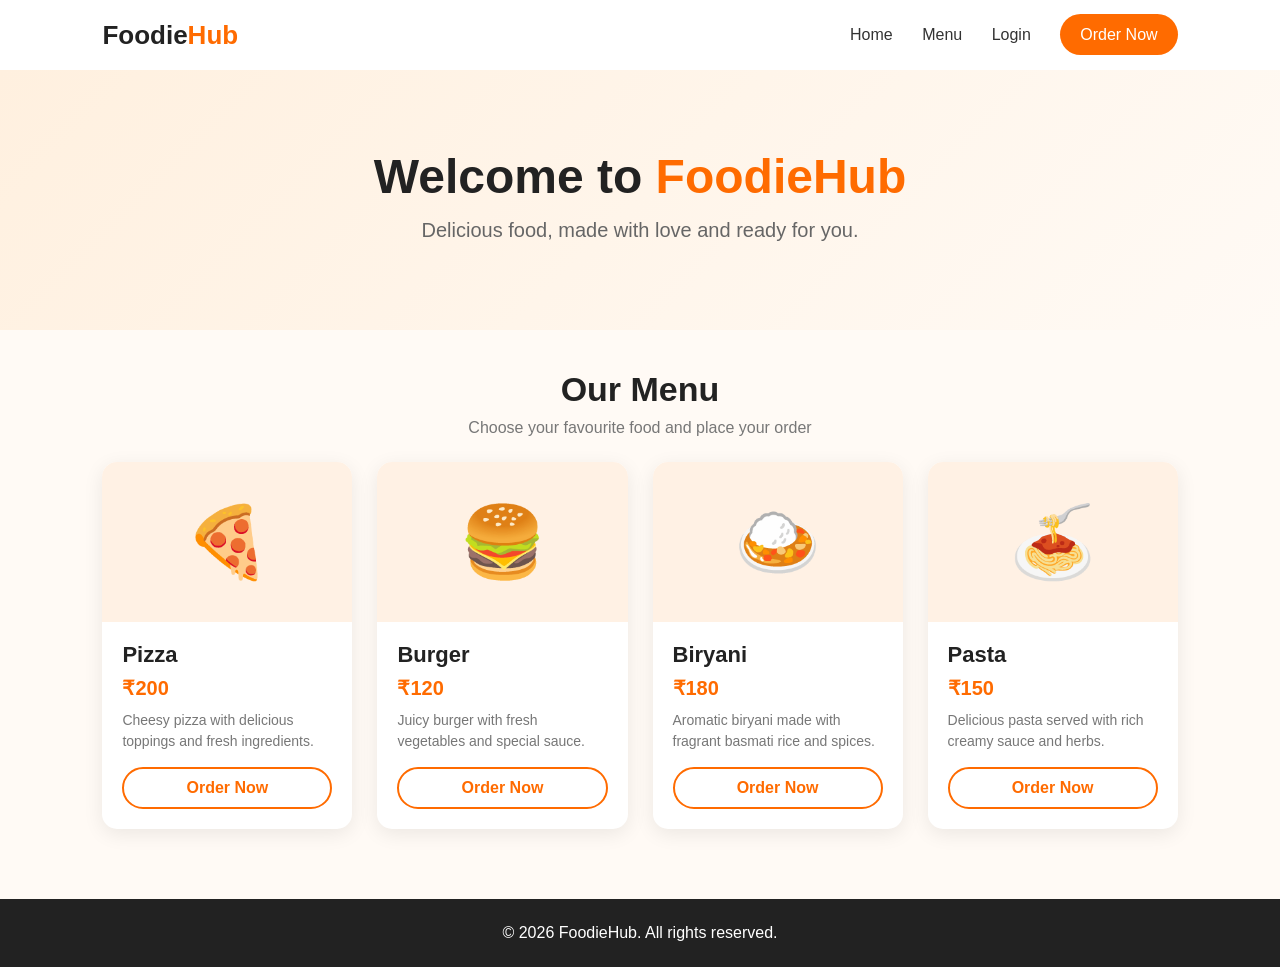
==== web/index.html @ 95670186 "changed address" ====
<!DOCTYPE html>
<html lang="en">

<head>
    <meta charset="UTF-8">
    <meta name="viewport" content="width=device-width, initial-scale=1.0">

    <title>FoodieHub - Delicious Food</title>

    <style>

        * {
            box-sizing: border-box;
            margin: 0;
            padding: 0;
        }

        body {
            font-family: Arial, sans-serif;
            background: #fffaf5;
            color: #222;
        }

        /* ================= NAVBAR ================= */

        nav {
            height: 70px;
            background: white;

            display: flex;
            align-items: center;
            justify-content: space-between;

            padding: 0 8%;

            box-shadow: 0 2px 10px rgba(0,0,0,0.08);
        }

        .logo {
            font-size: 26px;
            font-weight: bold;
        }

        .logo span {
            color: #ff6b00;
        }

        nav a {
            text-decoration: none;
            color: #333;
            margin-left: 25px;
            font-weight: 500;
        }

        nav a:hover {
            color: #ff6b00;
        }

        .order-btn {
            background: #ff6b00;
            color: white !important;

            padding: 12px 20px;
            border-radius: 25px;
        }


        /* ================= HERO ================= */

        .hero {
            min-height: 260px;

            display: flex;
            align-items: center;
            justify-content: center;

            text-align: center;

            padding: 40px 20px;

            background: linear-gradient(
                135deg,
                #fff0df,
                #fffaf5
            );
        }

        .hero h1 {
            font-size: 48px;
            margin-bottom: 15px;
        }

        .hero h1 span {
            color: #ff6b00;
        }

        .hero p {
            font-size: 20px;
            color: #666;
            margin-bottom: 10px;
        }


        /* ================= MENU ================= */

        .menu-section {
            padding: 40px 8%;
            text-align: center;
        }

        .menu-section h2 {
            font-size: 34px;
            margin-bottom: 10px;
        }

        .subtitle {
            color: #777;
            margin-bottom: 25px;
        }

        .menu {
            display: grid;

            grid-template-columns:
                repeat(4, 1fr);

            gap: 25px;
        }


        /* ================= FOOD CARD ================= */

        .food-card {
            background: white;

            border-radius: 15px;

            overflow: hidden;

            box-shadow:
                0 5px 20px rgba(0,0,0,0.08);

            transition: 0.3s;
        }

        .food-card:hover {
            transform: translateY(-7px);
        }


        .food-image {
            height: 160px;

            display: flex;
            align-items: center;
            justify-content: center;

            font-size: 70px;

            background: #fff1e4;
        }


        .food-info {
            padding: 20px;
            text-align: left;
        }

        .food-info h3 {
            font-size: 22px;
            margin-bottom: 8px;
        }


        .price {
            color: #ff6b00;

            font-size: 20px;
            font-weight: bold;

            margin-bottom: 10px;
        }


        .food-info p {
            color: #777;

            font-size: 14px;

            line-height: 1.5;

            margin-bottom: 15px;
        }


        .card-btn {
            display: block;

            text-align: center;

            text-decoration: none;

            border: 2px solid #ff6b00;

            color: #ff6b00;

            padding: 10px;

            border-radius: 25px;

            font-weight: bold;
        }

        .card-btn:hover {
            background: #ff6b00;
            color: white;
        }


        /* ================= FOOTER ================= */

        footer {
            background: #222;

            color: white;

            text-align: center;

            padding: 25px;

            margin-top: 30px;
        }


        /* ================= TABLET ================= */

        @media (max-width: 900px) {

            .menu {
                grid-template-columns:
                    repeat(2, 1fr);
            }

            nav {
                padding: 0 4%;
            }
        }


        /* ================= MOBILE ================= */

        @media (max-width: 600px) {

            nav {
                height: auto;

                padding: 20px;

                flex-direction: column;

                gap: 15px;
            }

            nav a {
                margin: 0 7px;
            }

            .hero {
                min-height: 220px;
                padding: 35px 20px;
            }

            .hero h1 {
                font-size: 34px;
            }

            .hero p {
                font-size: 17px;
            }

            .menu {
                grid-template-columns: 1fr;
            }

            .menu-section {
                padding: 35px 6%;
            }
        }

    </style>

</head>


<body>


    <!-- ================= NAVIGATION ================= -->

    <nav>

        <div class="logo">
            Foodie<span>Hub</span>
        </div>

        <div>

            <a href="index.html">Home</a>
<a href="#menu">Menu</a>
<a href="login.html">Login</a>
<a href="order.html" class="order-btn">Order Now</a>
        </div>

    </nav>


    <!-- ================= HERO ================= -->

    <section class="hero">

        <div>

            <h1>
                Welcome to
                <span>FoodieHub</span>
            </h1>

            <p>
                Delicious food, made with love and ready for you.
            </p>

        </div>

    </section>


    <!-- ================= MENU ================= -->

    <section class="menu-section" id="menu">

        <h2>
            Our Menu
        </h2>

        <p class="subtitle">
            Choose your favourite food and place your order
        </p>


        <div class="menu">


            <!-- ================= PIZZA ================= -->

            <div class="food-card">

                <div class="food-image">
                    🍕
                </div>

                <div class="food-info">

                    <h3>
                        Pizza
                    </h3>

                    <div class="price">
                        &#8377;200
                    </div>

                    <p>
                        Cheesy pizza with delicious toppings
                        and fresh ingredients.
                    </p>

                    <a href="order.html" class="card-btn">
                        Order Now
                    </a>

                </div>

            </div>


            <!-- ================= BURGER ================= -->

            <div class="food-card">

                <div class="food-image">
                    🍔
                </div>

                <div class="food-info">

                    <h3>
                        Burger
                    </h3>

                    <div class="price">
                        &#8377;120
                    </div>

                    <p>
                        Juicy burger with fresh vegetables
                        and special sauce.
                    </p>

                    <a href="order.html" class="card-btn">
                        Order Now
                    </a>

                </div>

            </div>


            <!-- ================= BIRYANI ================= -->

            <div class="food-card">

                <div class="food-image">
                    🍛
                </div>

                <div class="food-info">

                    <h3>
                        Biryani
                    </h3>

                    <div class="price">
                        &#8377;180
                    </div>

                    <p>
                        Aromatic biryani made with fragrant
                        basmati rice and spices.
                    </p>

                    <a href="order.html" class="card-btn">
                        Order Now
                    </a>

                </div>

            </div>


            <!-- ================= PASTA ================= -->

            <div class="food-card">

                <div class="food-image">
                    🍝
                </div>

                <div class="food-info">

                    <h3>
                        Pasta
                    </h3>

                    <div class="price">
                        &#8377;150
                    </div>

                    <p>
                        Delicious pasta served with rich
                        creamy sauce and herbs.
                    </p>

                    <a href="order.html" class="card-btn">
                        Order Now
                    </a>

                </div>

            </div>


        </div>

    </section>


    <!-- ================= FOOTER ================= -->

    <footer>

        <p>
            © 2026 FoodieHub. All rights reserved.
        </p>

    </footer>


</body>

</html>
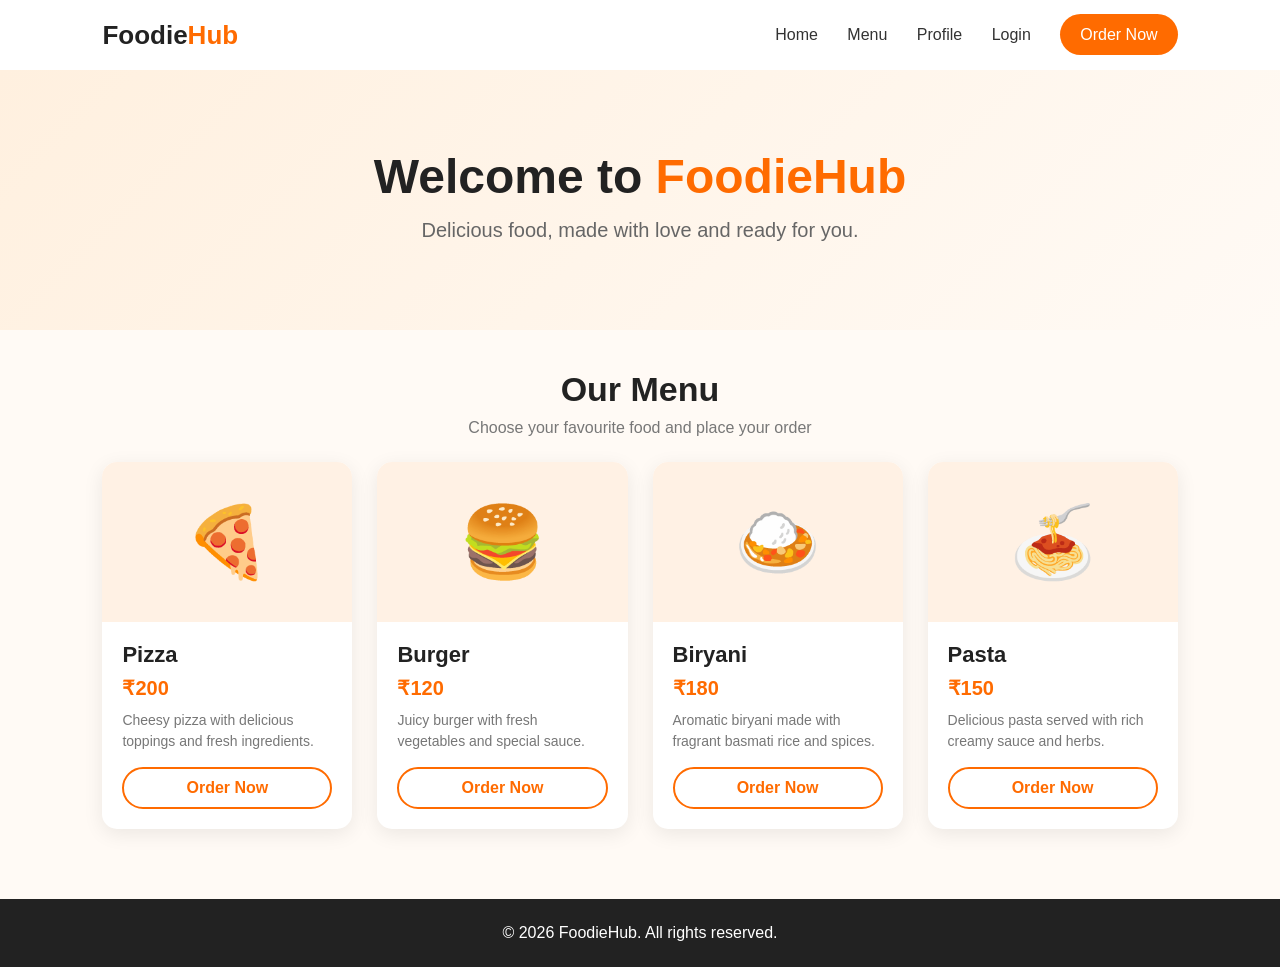
==== commit 9ffdbc62: "modified index page" ====
--- a/web/index.html
+++ b/web/index.html
@@ -304,11 +304,12 @@
         </div>
 
         <div>
-
-            <a href="index.html">Home</a>
+<a href="index.html">Home</a>
 <a href="#menu">Menu</a>
+<a href="profile.jsp">Profile</a>
 <a href="login.html">Login</a>
-<a href="order.html" class="order-btn">Order Now</a>
+<a href="OrderPageServlet" class="order-btn">Order Now</a>
+           
         </div>
 
     </nav>
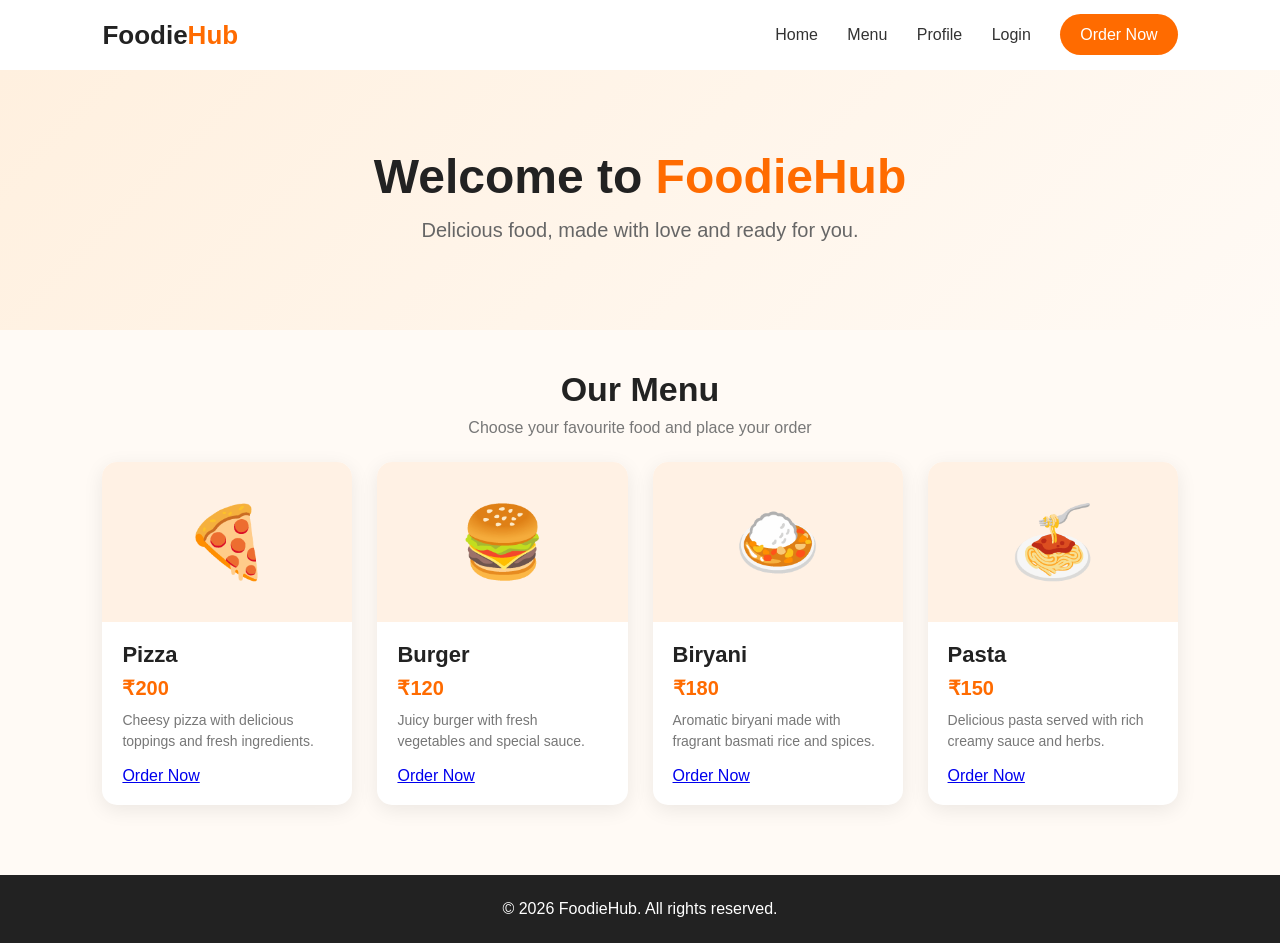
==== commit c74f459a: "Add index" ====
--- a/web/index.html
+++ b/web/index.html
@@ -374,9 +374,7 @@
                         and fresh ingredients.
                     </p>
 
-                    <a href="order.html" class="card-btn">
-                        Order Now
-                    </a>
+                   <a href="OrderPageServlet?food=Pizza">Order Now</a>
 
                 </div>
 
@@ -406,9 +404,7 @@
                         and special sauce.
                     </p>
 
-                    <a href="order.html" class="card-btn">
-                        Order Now
-                    </a>
+                   <a href="OrderPageServlet?food=Pizza">Order Now</a>
 
                 </div>
 
@@ -438,9 +434,7 @@
                         basmati rice and spices.
                     </p>
 
-                    <a href="order.html" class="card-btn">
-                        Order Now
-                    </a>
+                   <a href="OrderPageServlet?food=Pizza">Order Now</a>
 
                 </div>
 
@@ -470,9 +464,7 @@
                         creamy sauce and herbs.
                     </p>
 
-                    <a href="order.html" class="card-btn">
-                        Order Now
-                    </a>
+                  <a href="OrderPageServlet?food=Pizza">Order Now</a>
 
                 </div>
 
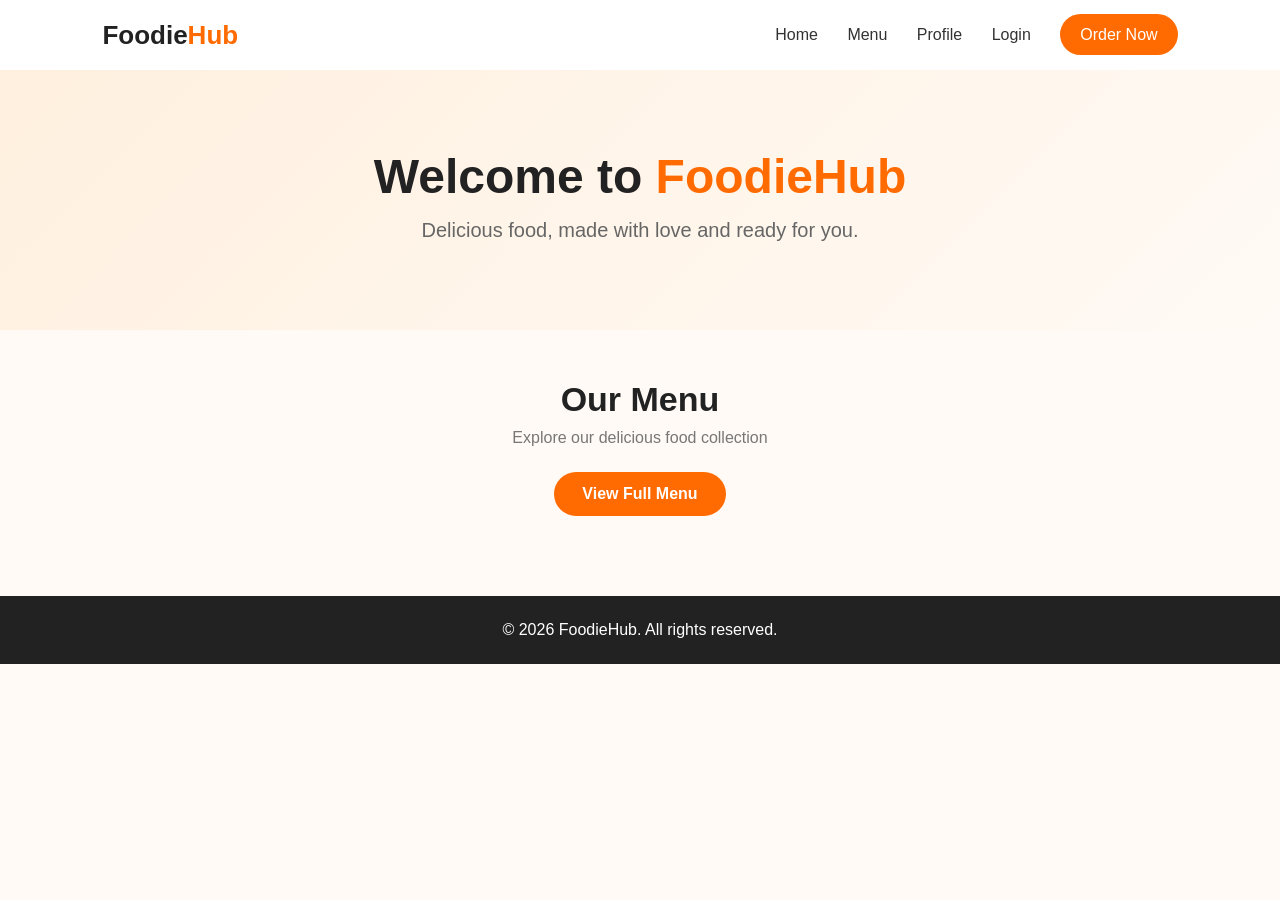
==== commit 9ce52180: "added cart part" ====
--- a/web/index.html
+++ b/web/index.html
@@ -2,7 +2,9 @@
 <html lang="en">
 
 <head>
+
     <meta charset="UTF-8">
+
     <meta name="viewport" content="width=device-width, initial-scale=1.0">
 
     <title>FoodieHub - Delicious Food</title>
@@ -26,13 +28,10 @@
         nav {
             height: 70px;
             background: white;
-
             display: flex;
             align-items: center;
             justify-content: space-between;
-
             padding: 0 8%;
-
             box-shadow: 0 2px 10px rgba(0,0,0,0.08);
         }
 
@@ -59,7 +58,6 @@
         .order-btn {
             background: #ff6b00;
             color: white !important;
-
             padding: 12px 20px;
             border-radius: 25px;
         }
@@ -69,13 +67,10 @@
 
         .hero {
             min-height: 260px;
-
             display: flex;
             align-items: center;
             justify-content: center;
-
             text-align: center;
-
             padding: 40px 20px;
 
             background: linear-gradient(
@@ -104,7 +99,7 @@
         /* ================= MENU ================= */
 
         .menu-section {
-            padding: 40px 8%;
+            padding: 50px 8%;
             text-align: center;
         }
 
@@ -118,102 +113,28 @@
             margin-bottom: 25px;
         }
 
-        .menu {
-            display: grid;
-
-            grid-template-columns:
-                repeat(4, 1fr);
-
-            gap: 25px;
-        }
-
-
-        /* ================= FOOD CARD ================= */
-
-        .food-card {
-            background: white;
-
-            border-radius: 15px;
-
-            overflow: hidden;
-
-            box-shadow:
-                0 5px 20px rgba(0,0,0,0.08);
-
-            transition: 0.3s;
-        }
-
-        .food-card:hover {
-            transform: translateY(-7px);
-        }
-
-
-        .food-image {
-            height: 160px;
-
-            display: flex;
-            align-items: center;
-            justify-content: center;
-
-            font-size: 70px;
-
-            background: #fff1e4;
-        }
-
-
-        .food-info {
-            padding: 20px;
-            text-align: left;
-        }
-
-        .food-info h3 {
-            font-size: 22px;
-            margin-bottom: 8px;
-        }
-
-
-        .price {
-            color: #ff6b00;
-
-            font-size: 20px;
-            font-weight: bold;
-
-            margin-bottom: 10px;
-        }
-
-
-        .food-info p {
-            color: #777;
-
-            font-size: 14px;
-
-            line-height: 1.5;
-
-            margin-bottom: 15px;
-        }
-
-
-        .card-btn {
-            display: block;
-
-            text-align: center;
-
-            text-decoration: none;
-
-            border: 2px solid #ff6b00;
-
-            color: #ff6b00;
-
-            padding: 10px;
-
-            border-radius: 25px;
-
-            font-weight: bold;
-        }
-
-        .card-btn:hover {
+
+        /* ================= VIEW MENU BUTTON ================= */
+
+        .view-menu-btn {
+            display: inline-block;
+
             background: #ff6b00;
             color: white;
+
+            text-decoration: none;
+
+            padding: 13px 28px;
+
+            border-radius: 25px;
+
+            font-weight: bold;
+
+            transition: 0.3s;
+        }
+
+        .view-menu-btn:hover {
+            background: #e65c00;
         }
 
 
@@ -221,13 +142,9 @@
 
         footer {
             background: #222;
-
             color: white;
-
             text-align: center;
-
             padding: 25px;
-
             margin-top: 30px;
         }
 
@@ -235,15 +152,11 @@
         /* ================= TABLET ================= */
 
         @media (max-width: 900px) {
-
-            .menu {
-                grid-template-columns:
-                    repeat(2, 1fr);
-            }
 
             nav {
                 padding: 0 4%;
             }
+
         }
 
 
@@ -253,7 +166,6 @@
 
             nav {
                 height: auto;
-
                 padding: 20px;
 
                 flex-direction: column;
@@ -278,13 +190,10 @@
                 font-size: 17px;
             }
 
-            .menu {
-                grid-template-columns: 1fr;
-            }
-
             .menu-section {
                 padding: 35px 6%;
             }
+
         }
 
     </style>
@@ -304,12 +213,27 @@
         </div>
 
         <div>
-<a href="index.html">Home</a>
-<a href="#menu">Menu</a>
-<a href="profile.jsp">Profile</a>
-<a href="login.html">Login</a>
-<a href="OrderPageServlet" class="order-btn">Order Now</a>
-           
+
+            <a href="index.html">
+                Home
+            </a>
+
+            <a href="MenuServlet">
+                Menu
+            </a>
+
+            <a href="profile.jsp">
+                Profile
+            </a>
+
+            <a href="login.html">
+                Login
+            </a>
+
+            <a href="OrderPageServlet" class="order-btn">
+                Order Now
+            </a>
+
         </div>
 
     </nav>
@@ -344,134 +268,12 @@
         </h2>
 
         <p class="subtitle">
-            Choose your favourite food and place your order
+            Explore our delicious food collection
         </p>
 
-
-        <div class="menu">
-
-
-            <!-- ================= PIZZA ================= -->
-
-            <div class="food-card">
-
-                <div class="food-image">
-                    🍕
-                </div>
-
-                <div class="food-info">
-
-                    <h3>
-                        Pizza
-                    </h3>
-
-                    <div class="price">
-                        &#8377;200
-                    </div>
-
-                    <p>
-                        Cheesy pizza with delicious toppings
-                        and fresh ingredients.
-                    </p>
-
-                   <a href="OrderPageServlet?food=Pizza">Order Now</a>
-
-                </div>
-
-            </div>
-
-
-            <!-- ================= BURGER ================= -->
-
-            <div class="food-card">
-
-                <div class="food-image">
-                    🍔
-                </div>
-
-                <div class="food-info">
-
-                    <h3>
-                        Burger
-                    </h3>
-
-                    <div class="price">
-                        &#8377;120
-                    </div>
-
-                    <p>
-                        Juicy burger with fresh vegetables
-                        and special sauce.
-                    </p>
-
-                   <a href="OrderPageServlet?food=Pizza">Order Now</a>
-
-                </div>
-
-            </div>
-
-
-            <!-- ================= BIRYANI ================= -->
-
-            <div class="food-card">
-
-                <div class="food-image">
-                    🍛
-                </div>
-
-                <div class="food-info">
-
-                    <h3>
-                        Biryani
-                    </h3>
-
-                    <div class="price">
-                        &#8377;180
-                    </div>
-
-                    <p>
-                        Aromatic biryani made with fragrant
-                        basmati rice and spices.
-                    </p>
-
-                   <a href="OrderPageServlet?food=Pizza">Order Now</a>
-
-                </div>
-
-            </div>
-
-
-            <!-- ================= PASTA ================= -->
-
-            <div class="food-card">
-
-                <div class="food-image">
-                    🍝
-                </div>
-
-                <div class="food-info">
-
-                    <h3>
-                        Pasta
-                    </h3>
-
-                    <div class="price">
-                        &#8377;150
-                    </div>
-
-                    <p>
-                        Delicious pasta served with rich
-                        creamy sauce and herbs.
-                    </p>
-
-                  <a href="OrderPageServlet?food=Pizza">Order Now</a>
-
-                </div>
-
-            </div>
-
-
-        </div>
+        <a href="MenuServlet" class="view-menu-btn">
+            View Full Menu
+        </a>
 
     </section>
 
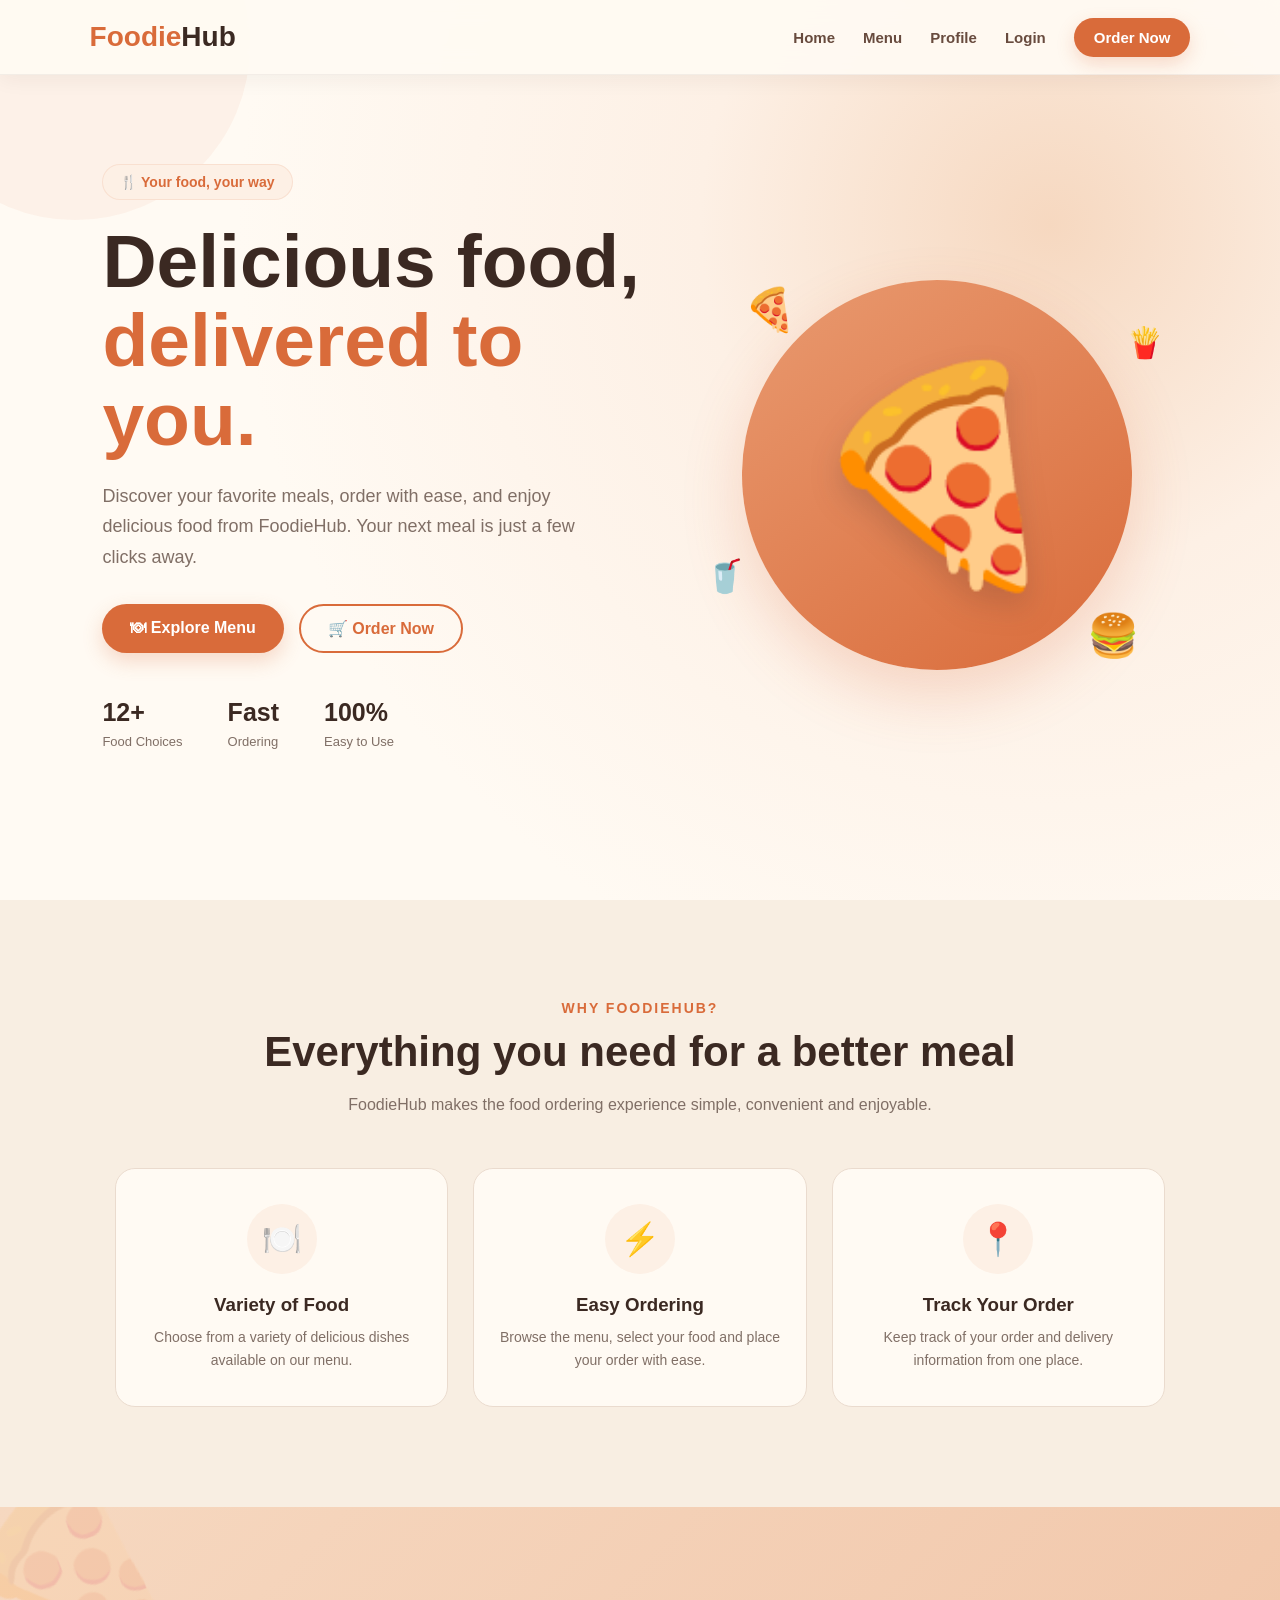
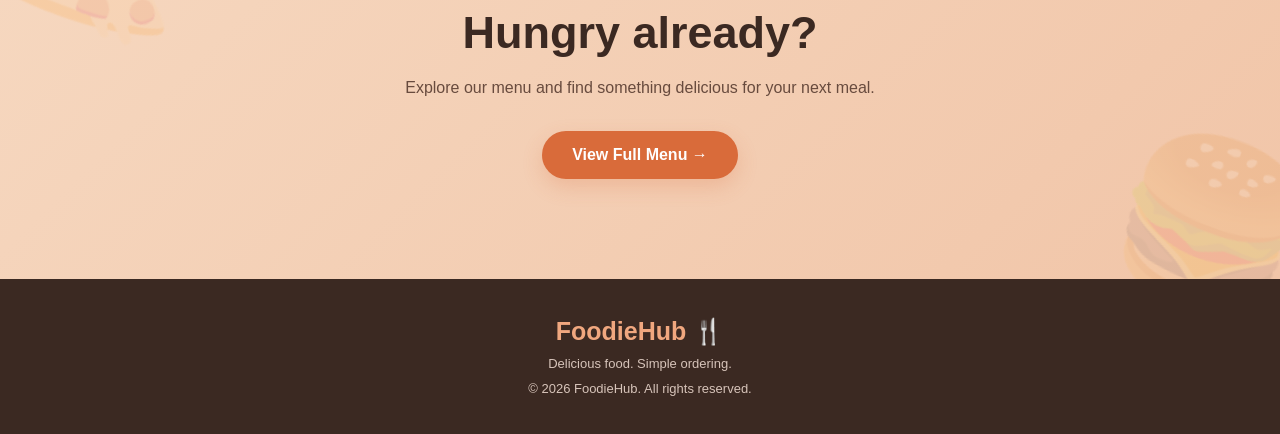
==== commit 964aa4f7: "added cart page" ====
--- a/web/index.html
+++ b/web/index.html
@@ -5,195 +5,956 @@
 
     <meta charset="UTF-8">
 
-    <meta name="viewport" content="width=device-width, initial-scale=1.0">
-
-    <title>FoodieHub - Delicious Food</title>
+    <meta name="viewport"
+          content="width=device-width, initial-scale=1.0">
+
+    <title>FoodieHub - Delicious Food Delivered</title>
 
     <style>
 
+        /* =========================
+           COLOR PALETTE
+        ========================= */
+
+        :root {
+            --cream: #fffaf3;
+            --cream-dark: #f8eee2;
+            --peach: #f6d8c0;
+            --peach-light: #fdf0e5;
+            --terracotta: #d96b3a;
+            --terracotta-dark: #bd5630;
+            --brown: #3b2922;
+            --brown-light: #684b3e;
+            --text: #332722;
+            --muted: #806f66;
+            --white: #ffffff;
+        }
+
+
+        /* =========================
+           RESET
+        ========================= */
+
         * {
-            box-sizing: border-box;
             margin: 0;
             padding: 0;
+            box-sizing: border-box;
+        }
+
+        html {
+            scroll-behavior: smooth;
         }
 
         body {
-            font-family: Arial, sans-serif;
-            background: #fffaf5;
-            color: #222;
-        }
-
-        /* ================= NAVBAR ================= */
+            font-family: Arial, Helvetica, sans-serif;
+            background: var(--cream);
+            color: var(--text);
+            overflow-x: hidden;
+        }
+
+
+        /* =========================
+           NAVBAR
+        ========================= */
 
         nav {
-            height: 70px;
-            background: white;
+            position: fixed;
+            top: 0;
+            left: 0;
+
+            width: 100%;
+            height: 75px;
+
             display: flex;
             align-items: center;
             justify-content: space-between;
-            padding: 0 8%;
-            box-shadow: 0 2px 10px rgba(0,0,0,0.08);
+
+            padding: 0 7%;
+
+            background: rgba(255, 250, 243, 0.95);
+
+            backdrop-filter: blur(12px);
+
+            border-bottom: 1px solid rgba(59, 41, 34, 0.06);
+
+            box-shadow:
+                0 4px 20px rgba(59, 41, 34, 0.06);
+
+            z-index: 1000;
         }
 
         .logo {
-            font-size: 26px;
-            font-weight: bold;
+            font-size: 28px;
+
+            font-weight: 800;
+
+            color: var(--terracotta);
+
+            text-decoration: none;
         }
 
         .logo span {
-            color: #ff6b00;
-        }
-
-        nav a {
-            text-decoration: none;
-            color: #333;
-            margin-left: 25px;
-            font-weight: 500;
-        }
-
-        nav a:hover {
-            color: #ff6b00;
-        }
-
-        .order-btn {
-            background: #ff6b00;
-            color: white !important;
-            padding: 12px 20px;
-            border-radius: 25px;
-        }
-
-
-        /* ================= HERO ================= */
-
-        .hero {
-            min-height: 260px;
+            color: var(--brown);
+        }
+
+        .nav-links {
             display: flex;
             align-items: center;
+            gap: 28px;
+        }
+
+        .nav-links a {
+            text-decoration: none;
+
+            color: var(--brown-light);
+
+            font-size: 15px;
+
+            font-weight: 600;
+
+            position: relative;
+
+            transition: 0.3s;
+        }
+
+        .nav-links a:not(.nav-order)::after {
+            content: "";
+
+            position: absolute;
+
+            left: 0;
+            bottom: -7px;
+
+            width: 0;
+            height: 2px;
+
+            background: var(--terracotta);
+
+            transition: width 0.3s;
+        }
+
+        .nav-links a:hover {
+            color: var(--terracotta);
+        }
+
+        .nav-links a:hover::after {
+            width: 100%;
+        }
+
+        .nav-order {
+            background: var(--terracotta);
+
+            color: white !important;
+
+            padding: 11px 20px;
+
+            border-radius: 25px;
+
+            box-shadow:
+                0 7px 18px rgba(217, 107, 58, 0.22);
+
+            transition: 0.3s;
+        }
+
+        .nav-order:hover {
+            transform: translateY(-3px);
+
+            background: var(--terracotta-dark);
+
+            box-shadow:
+                0 10px 23px rgba(217, 107, 58, 0.3);
+        }
+
+
+        /* =========================
+           HERO
+        ========================= */
+
+        .hero {
+            min-height: 100vh;
+
+            display: flex;
+
+            align-items: center;
+
+            justify-content: space-between;
+
+            padding: 120px 8% 70px;
+
+            position: relative;
+
+            overflow: hidden;
+
+            background:
+                radial-gradient(
+                    circle at 82% 25%,
+                    var(--peach) 0%,
+                    var(--peach-light) 28%,
+                    var(--cream) 65%
+                );
+        }
+
+        .hero::before {
+            content: "";
+
+            position: absolute;
+
+            width: 350px;
+            height: 350px;
+
+            border-radius: 50%;
+
+            background: rgba(217, 107, 58, 0.06);
+
+            top: -130px;
+            left: -100px;
+        }
+
+        .hero-content {
+            max-width: 600px;
+
+            position: relative;
+            z-index: 2;
+
+            animation:
+                slideLeft 1s ease forwards;
+        }
+
+        .small-text {
+            display: inline-block;
+
+            background: var(--peach-light);
+
+            color: var(--terracotta);
+
+            padding: 9px 17px;
+
+            border-radius: 30px;
+
+            font-size: 14px;
+
+            font-weight: bold;
+
+            margin-bottom: 22px;
+
+            border: 1px solid rgba(217, 107, 58, 0.12);
+
+            animation:
+                fadeDown 0.8s ease;
+        }
+
+        .hero h1 {
+            font-size: clamp(45px, 6vw, 75px);
+
+            line-height: 1.05;
+
+            margin-bottom: 22px;
+
+            color: var(--brown);
+        }
+
+        .hero h1 span {
+            color: var(--terracotta);
+        }
+
+        .hero p {
+            font-size: 18px;
+
+            line-height: 1.7;
+
+            color: var(--muted);
+
+            max-width: 520px;
+
+            margin-bottom: 32px;
+        }
+
+
+        /* =========================
+           HERO BUTTONS
+        ========================= */
+
+        .hero-buttons {
+            display: flex;
+
+            gap: 15px;
+
+            flex-wrap: wrap;
+        }
+
+        .primary-btn {
+            display: inline-block;
+
+            text-decoration: none;
+
+            background: var(--terracotta);
+
+            color: white;
+
+            padding: 15px 28px;
+
+            border-radius: 30px;
+
+            font-weight: bold;
+
+            box-shadow:
+                0 8px 20px rgba(217, 107, 58, 0.24);
+
+            transition: 0.3s;
+        }
+
+        .primary-btn:hover {
+            transform: translateY(-4px) scale(1.03);
+
+            background: var(--terracotta-dark);
+
+            box-shadow:
+                0 12px 28px rgba(217, 107, 58, 0.32);
+        }
+
+        .secondary-btn {
+            display: inline-block;
+
+            text-decoration: none;
+
+            color: var(--terracotta);
+
+            background: transparent;
+
+            border: 2px solid var(--terracotta);
+
+            padding: 13px 27px;
+
+            border-radius: 30px;
+
+            font-weight: bold;
+
+            transition: 0.3s;
+        }
+
+        .secondary-btn:hover {
+            background: var(--terracotta);
+
+            color: white;
+
+            transform: translateY(-4px);
+        }
+
+
+        /* =========================
+           STATS
+        ========================= */
+
+        .stats {
+            display: flex;
+
+            gap: 45px;
+
+            margin-top: 45px;
+        }
+
+        .stat h3 {
+            font-size: 25px;
+
+            color: var(--brown);
+        }
+
+        .stat p {
+            font-size: 13px;
+
+            color: var(--muted);
+
+            margin-top: 4px;
+        }
+
+
+        /* =========================
+           HERO FOOD
+        ========================= */
+
+        .hero-image {
+            width: 45%;
+
+            min-width: 350px;
+
+            height: 480px;
+
+            display: flex;
+
+            align-items: center;
+
             justify-content: center;
+
+            position: relative;
+
+            animation:
+                slideRight 1s ease forwards;
+        }
+
+        .food-circle {
+            width: 390px;
+            height: 390px;
+
+            border-radius: 50%;
+
+            background:
+                linear-gradient(
+                    145deg,
+                    #e99a70,
+                    var(--terracotta)
+                );
+
+            display: flex;
+
+            align-items: center;
+
+            justify-content: center;
+
+            box-shadow:
+                0 25px 60px
+                rgba(217, 107, 58, 0.22);
+
+            animation:
+                floatFood 4s ease-in-out infinite;
+        }
+
+        .food-emoji {
+            font-size: 210px;
+
+            filter:
+                drop-shadow(
+                    0 15px 15px
+                    rgba(59, 41, 34, 0.18)
+                );
+        }
+
+        .floating-item {
+            position: absolute;
+
+            font-size: 42px;
+
+            animation:
+                floating 3s ease-in-out infinite;
+        }
+
+        .item-one {
+            top: 50px;
+            left: 10%;
+        }
+
+        .item-two {
+            bottom: 55px;
+            right: 8%;
+
+            animation-delay: 1s;
+        }
+
+        .item-three {
+            top: 90px;
+            right: 3%;
+
+            font-size: 30px;
+
+            animation-delay: 1.7s;
+        }
+
+        .item-four {
+            bottom: 120px;
+            left: 2%;
+
+            font-size: 32px;
+
+            animation-delay: 0.5s;
+        }
+
+
+        /* =========================
+           WHY SECTION
+        ========================= */
+
+        .why-section {
+            padding: 100px 8%;
+
+            background: var(--cream-dark);
+
             text-align: center;
-            padding: 40px 20px;
-
-            background: linear-gradient(
-                135deg,
-                #fff0df,
-                #fffaf5
-            );
-        }
-
-        .hero h1 {
-            font-size: 48px;
+        }
+
+        .section-label {
+            color: var(--terracotta);
+
+            font-weight: bold;
+
+            font-size: 14px;
+
+            text-transform: uppercase;
+
+            letter-spacing: 2px;
+
+            margin-bottom: 12px;
+        }
+
+        .section-title {
+            font-size: 42px;
+
             margin-bottom: 15px;
-        }
-
-        .hero h1 span {
-            color: #ff6b00;
-        }
-
-        .hero p {
-            font-size: 20px;
-            color: #666;
+
+            color: var(--brown);
+        }
+
+        .section-description {
+            color: var(--muted);
+
+            max-width: 600px;
+
+            margin: 0 auto 50px;
+
+            line-height: 1.7;
+        }
+
+        .features {
+            display: grid;
+
+            grid-template-columns:
+                repeat(3, 1fr);
+
+            gap: 25px;
+
+            max-width: 1050px;
+
+            margin: auto;
+        }
+
+        .feature-card {
+            padding: 35px 25px;
+
+            background: var(--cream);
+
+            border-radius: 20px;
+
+            border: 1px solid #eadbce;
+
+            transition:
+                transform 0.35s,
+                box-shadow 0.35s;
+
+            opacity: 0;
+
+            animation:
+                cardAppear 0.8s ease forwards;
+        }
+
+        .feature-card:nth-child(2) {
+            animation-delay: 0.15s;
+        }
+
+        .feature-card:nth-child(3) {
+            animation-delay: 0.3s;
+        }
+
+        .feature-card:hover {
+            transform: translateY(-10px);
+
+            box-shadow:
+                0 18px 35px
+                rgba(59, 41, 34, 0.09);
+        }
+
+        .feature-icon {
+            width: 70px;
+            height: 70px;
+
+            margin: 0 auto 20px;
+
+            border-radius: 50%;
+
+            display: flex;
+
+            align-items: center;
+
+            justify-content: center;
+
+            background: var(--peach-light);
+
+            font-size: 32px;
+        }
+
+        .feature-card h3 {
             margin-bottom: 10px;
-        }
-
-
-        /* ================= MENU ================= */
+
+            color: var(--brown);
+        }
+
+        .feature-card p {
+            color: var(--muted);
+
+            line-height: 1.6;
+
+            font-size: 14px;
+        }
+
+
+        /* =========================
+           MENU CTA
+        ========================= */
 
         .menu-section {
-            padding: 50px 8%;
+            padding: 100px 8%;
+
+            background:
+                linear-gradient(
+                    135deg,
+                    var(--peach),
+                    #f1c5a8
+                );
+
             text-align: center;
+
+            position: relative;
+
+            overflow: hidden;
+        }
+
+        .menu-section::before {
+            content: "🍕";
+
+            position: absolute;
+
+            font-size: 170px;
+
+            left: -40px;
+            top: -40px;
+
+            opacity: 0.13;
+
+            transform: rotate(-20deg);
+        }
+
+        .menu-section::after {
+            content: "🍔";
+
+            position: absolute;
+
+            font-size: 160px;
+
+            right: -30px;
+            bottom: -40px;
+
+            opacity: 0.13;
+
+            transform: rotate(20deg);
         }
 
         .menu-section h2 {
-            font-size: 34px;
+            color: var(--brown);
+
+            font-size: 45px;
+
+            margin-bottom: 15px;
+
+            position: relative;
+        }
+
+        .menu-section p {
+            color: var(--brown-light);
+
+            max-width: 600px;
+
+            margin: 0 auto 30px;
+
+            line-height: 1.7;
+
+            position: relative;
+        }
+
+        .menu-btn {
+            display: inline-block;
+
+            background: var(--terracotta);
+
+            color: white;
+
+            text-decoration: none;
+
+            padding: 15px 30px;
+
+            border-radius: 30px;
+
+            font-weight: bold;
+
+            position: relative;
+
+            transition: 0.3s;
+
+            box-shadow:
+                0 8px 20px
+                rgba(217, 107, 58, 0.22);
+        }
+
+        .menu-btn:hover {
+            transform: scale(1.07);
+
+            background: var(--terracotta-dark);
+
+            box-shadow:
+                0 12px 25px
+                rgba(217, 107, 58, 0.28);
+        }
+
+
+        /* =========================
+           FOOTER
+        ========================= */
+
+        footer {
+            background: var(--brown);
+
+            color: white;
+
+            text-align: center;
+
+            padding: 38px 20px;
+        }
+
+        footer .footer-logo {
+            font-size: 25px;
+
+            font-weight: bold;
+
+            color: #f0a77f;
+
             margin-bottom: 10px;
         }
 
-        .subtitle {
-            color: #777;
-            margin-bottom: 25px;
-        }
-
-
-        /* ================= VIEW MENU BUTTON ================= */
-
-        .view-menu-btn {
-            display: inline-block;
-
-            background: #ff6b00;
-            color: white;
-
-            text-decoration: none;
-
-            padding: 13px 28px;
-
-            border-radius: 25px;
-
-            font-weight: bold;
-
-            transition: 0.3s;
-        }
-
-        .view-menu-btn:hover {
-            background: #e65c00;
-        }
-
-
-        /* ================= FOOTER ================= */
-
-        footer {
-            background: #222;
-            color: white;
-            text-align: center;
-            padding: 25px;
-            margin-top: 30px;
-        }
-
-
-        /* ================= TABLET ================= */
-
-        @media (max-width: 900px) {
+        footer p {
+            color: #d7c4ba;
+
+            font-size: 13px;
+        }
+
+
+        /* =========================
+           ANIMATIONS
+        ========================= */
+
+        @keyframes slideLeft {
+
+            from {
+                opacity: 0;
+
+                transform:
+                    translateX(-60px);
+            }
+
+            to {
+                opacity: 1;
+
+                transform:
+                    translateX(0);
+            }
+        }
+
+        @keyframes slideRight {
+
+            from {
+                opacity: 0;
+
+                transform:
+                    translateX(60px);
+            }
+
+            to {
+                opacity: 1;
+
+                transform:
+                    translateX(0);
+            }
+        }
+
+        @keyframes fadeDown {
+
+            from {
+                opacity: 0;
+
+                transform:
+                    translateY(-20px);
+            }
+
+            to {
+                opacity: 1;
+
+                transform:
+                    translateY(0);
+            }
+        }
+
+        @keyframes floatFood {
+
+            0%,
+            100% {
+                transform:
+                    translateY(0)
+                    rotate(0deg);
+            }
+
+            50% {
+                transform:
+                    translateY(-15px)
+                    rotate(3deg);
+            }
+        }
+
+        @keyframes floating {
+
+            0%,
+            100% {
+                transform:
+                    translateY(0)
+                    rotate(0deg);
+            }
+
+            50% {
+                transform:
+                    translateY(-18px)
+                    rotate(8deg);
+            }
+        }
+
+        @keyframes cardAppear {
+
+            from {
+                opacity: 0;
+
+                transform:
+                    translateY(30px);
+            }
+
+            to {
+                opacity: 1;
+
+                transform:
+                    translateY(0);
+            }
+        }
+
+
+        /* =========================
+           RESPONSIVE
+        ========================= */
+
+        @media (max-width: 850px) {
 
             nav {
-                padding: 0 4%;
-            }
-
-        }
-
-
-        /* ================= MOBILE ================= */
-
-        @media (max-width: 600px) {
+                padding: 0 5%;
+            }
+
+            .nav-links {
+                gap: 12px;
+            }
+
+            .nav-links a {
+                font-size: 13px;
+            }
+
+            .hero {
+                flex-direction: column;
+
+                text-align: center;
+
+                padding-top: 130px;
+            }
+
+            .hero-content {
+                max-width: 700px;
+            }
+
+            .hero p {
+                margin-left: auto;
+                margin-right: auto;
+            }
+
+            .hero-buttons {
+                justify-content: center;
+            }
+
+            .stats {
+                justify-content: center;
+            }
+
+            .hero-image {
+                width: 100%;
+
+                min-width: 0;
+
+                height: 400px;
+
+                margin-top: 30px;
+            }
+
+            .food-circle {
+                width: 300px;
+                height: 300px;
+            }
+
+            .food-emoji {
+                font-size: 160px;
+            }
+
+            .features {
+                grid-template-columns: 1fr;
+
+                max-width: 500px;
+            }
+        }
+
+
+        @media (max-width: 550px) {
 
             nav {
                 height: auto;
-                padding: 20px;
+
+                padding: 15px 5%;
 
                 flex-direction: column;
 
-                gap: 15px;
-            }
-
-            nav a {
-                margin: 0 7px;
+                gap: 12px;
+            }
+
+            .nav-links {
+                flex-wrap: wrap;
+
+                justify-content: center;
             }
 
             .hero {
-                min-height: 220px;
-                padding: 35px 20px;
+                padding-top: 160px;
             }
 
             .hero h1 {
+                font-size: 45px;
+            }
+
+            .stats {
+                gap: 22px;
+            }
+
+            .stat h3 {
+                font-size: 21px;
+            }
+
+            .food-circle {
+                width: 250px;
+                height: 250px;
+            }
+
+            .food-emoji {
+                font-size: 130px;
+            }
+
+            .section-title,
+            .menu-section h2 {
                 font-size: 34px;
             }
-
-            .hero p {
-                font-size: 17px;
-            }
-
-            .menu-section {
-                padding: 35px 6%;
-            }
-
         }
 
     </style>
@@ -204,15 +965,18 @@
 <body>
 
 
-    <!-- ================= NAVIGATION ================= -->
+    <!-- =========================
+         NAVIGATION
+    ========================= -->
 
     <nav>
 
-        <div class="logo">
+        <a href="index.html"
+           class="logo">
             Foodie<span>Hub</span>
-        </div>
-
-        <div>
+        </a>
+
+        <div class="nav-links">
 
             <a href="index.html">
                 Home
@@ -230,7 +994,8 @@
                 Login
             </a>
 
-            <a href="OrderPageServlet" class="order-btn">
+            <a href="OrderPageServlet"
+               class="nav-order">
                 Order Now
             </a>
 
@@ -239,50 +1004,243 @@
     </nav>
 
 
-    <!-- ================= HERO ================= -->
+    <!-- =========================
+         HERO
+    ========================= -->
 
     <section class="hero">
 
-        <div>
+
+        <div class="hero-content">
+
+            <div class="small-text">
+                🍴 Your food, your way
+            </div>
 
             <h1>
-                Welcome to
-                <span>FoodieHub</span>
+                Delicious food,
+                <br>
+                <span>delivered to you.</span>
             </h1>
 
             <p>
-                Delicious food, made with love and ready for you.
+                Discover your favorite meals, order with ease,
+                and enjoy delicious food from FoodieHub.
+                Your next meal is just a few clicks away.
             </p>
 
+
+            <div class="hero-buttons">
+
+                <a href="MenuServlet"
+                   class="primary-btn">
+                    🍽 Explore Menu
+                </a>
+
+                <a href="OrderPageServlet"
+                   class="secondary-btn">
+                    🛒 Order Now
+                </a>
+
+            </div>
+
+
+            <div class="stats">
+
+                <div class="stat">
+
+                    <h3>12+</h3>
+
+                    <p>
+                        Food Choices
+                    </p>
+
+                </div>
+
+
+                <div class="stat">
+
+                    <h3>Fast</h3>
+
+                    <p>
+                        Ordering
+                    </p>
+
+                </div>
+
+
+                <div class="stat">
+
+                    <h3>100%</h3>
+
+                    <p>
+                        Easy to Use
+                    </p>
+
+                </div>
+
+            </div>
+
         </div>
 
+
+        <!-- FOOD IMAGE -->
+
+        <div class="hero-image">
+
+            <div class="floating-item item-one">
+                🍕
+            </div>
+
+            <div class="floating-item item-two">
+                🍔
+            </div>
+
+            <div class="floating-item item-three">
+                🍟
+            </div>
+
+            <div class="floating-item item-four">
+                🥤
+            </div>
+
+
+            <div class="food-circle">
+
+                <div class="food-emoji">
+                    🍕
+                </div>
+
+            </div>
+
+        </div>
+
     </section>
 
 
-    <!-- ================= MENU ================= -->
-
-    <section class="menu-section" id="menu">
+
+    <!-- =========================
+         WHY FOODIEHUB
+    ========================= -->
+
+    <section class="why-section">
+
+        <div class="section-label">
+            Why FoodieHub?
+        </div>
+
+        <h2 class="section-title">
+            Everything you need for a better meal
+        </h2>
+
+        <p class="section-description">
+            FoodieHub makes the food ordering experience
+            simple, convenient and enjoyable.
+        </p>
+
+
+        <div class="features">
+
+
+            <div class="feature-card">
+
+                <div class="feature-icon">
+                    🍽️
+                </div>
+
+                <h3>
+                    Variety of Food
+                </h3>
+
+                <p>
+                    Choose from a variety of delicious
+                    dishes available on our menu.
+                </p>
+
+            </div>
+
+
+            <div class="feature-card">
+
+                <div class="feature-icon">
+                    ⚡
+                </div>
+
+                <h3>
+                    Easy Ordering
+                </h3>
+
+                <p>
+                    Browse the menu, select your food
+                    and place your order with ease.
+                </p>
+
+            </div>
+
+
+            <div class="feature-card">
+
+                <div class="feature-icon">
+                    📍
+                </div>
+
+                <h3>
+                    Track Your Order
+                </h3>
+
+                <p>
+                    Keep track of your order and delivery
+                    information from one place.
+                </p>
+
+            </div>
+
+
+        </div>
+
+    </section>
+
+
+
+    <!-- =========================
+         MENU SECTION
+    ========================= -->
+
+    <section class="menu-section">
 
         <h2>
-            Our Menu
+            Hungry already?
         </h2>
 
-        <p class="subtitle">
-            Explore our delicious food collection
+        <p>
+            Explore our menu and find something
+            delicious for your next meal.
         </p>
 
-        <a href="MenuServlet" class="view-menu-btn">
-            View Full Menu
+        <a href="MenuServlet"
+           class="menu-btn">
+            View Full Menu →
         </a>
 
     </section>
 
 
-    <!-- ================= FOOTER ================= -->
+
+    <!-- =========================
+         FOOTER
+    ========================= -->
 
     <footer>
 
+        <div class="footer-logo">
+            FoodieHub 🍴
+        </div>
+
         <p>
+            Delicious food. Simple ordering.
+        </p>
+
+        <p style="margin-top: 10px;">
             © 2026 FoodieHub. All rights reserved.
         </p>
 
